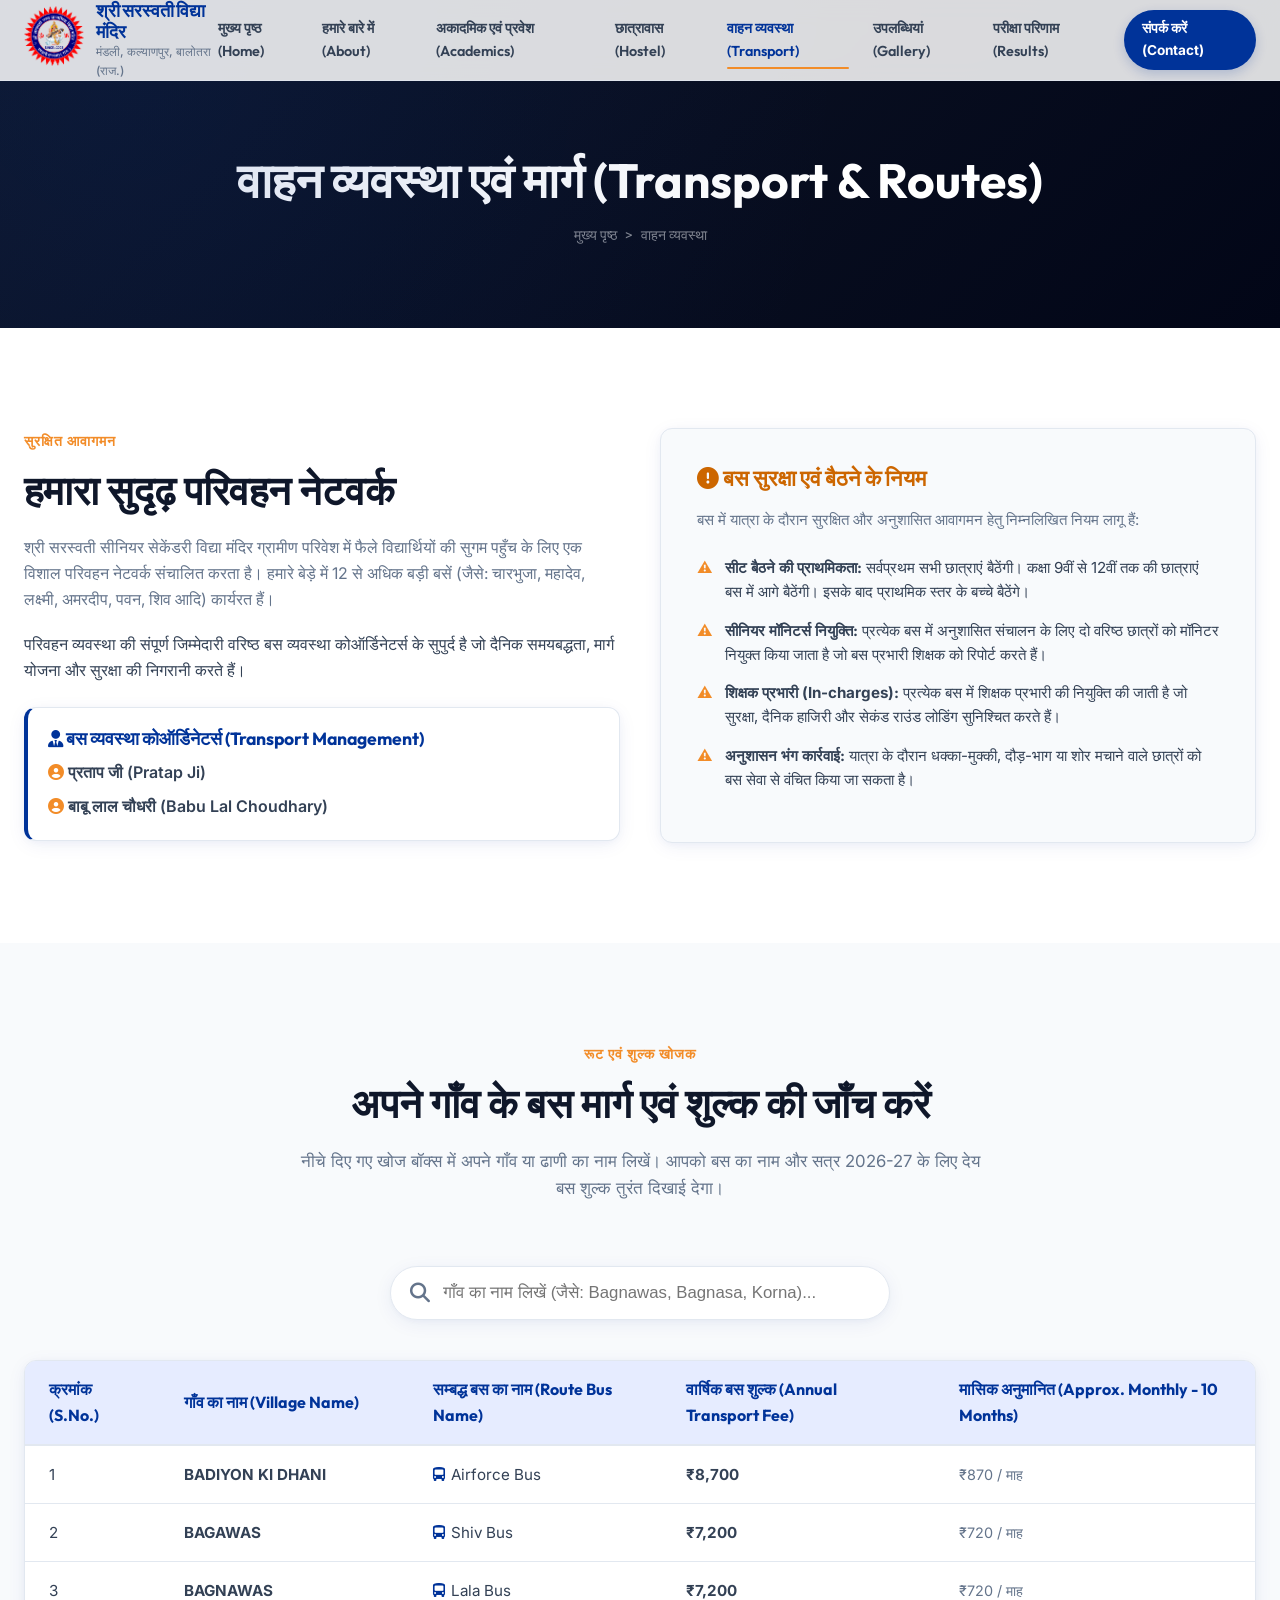
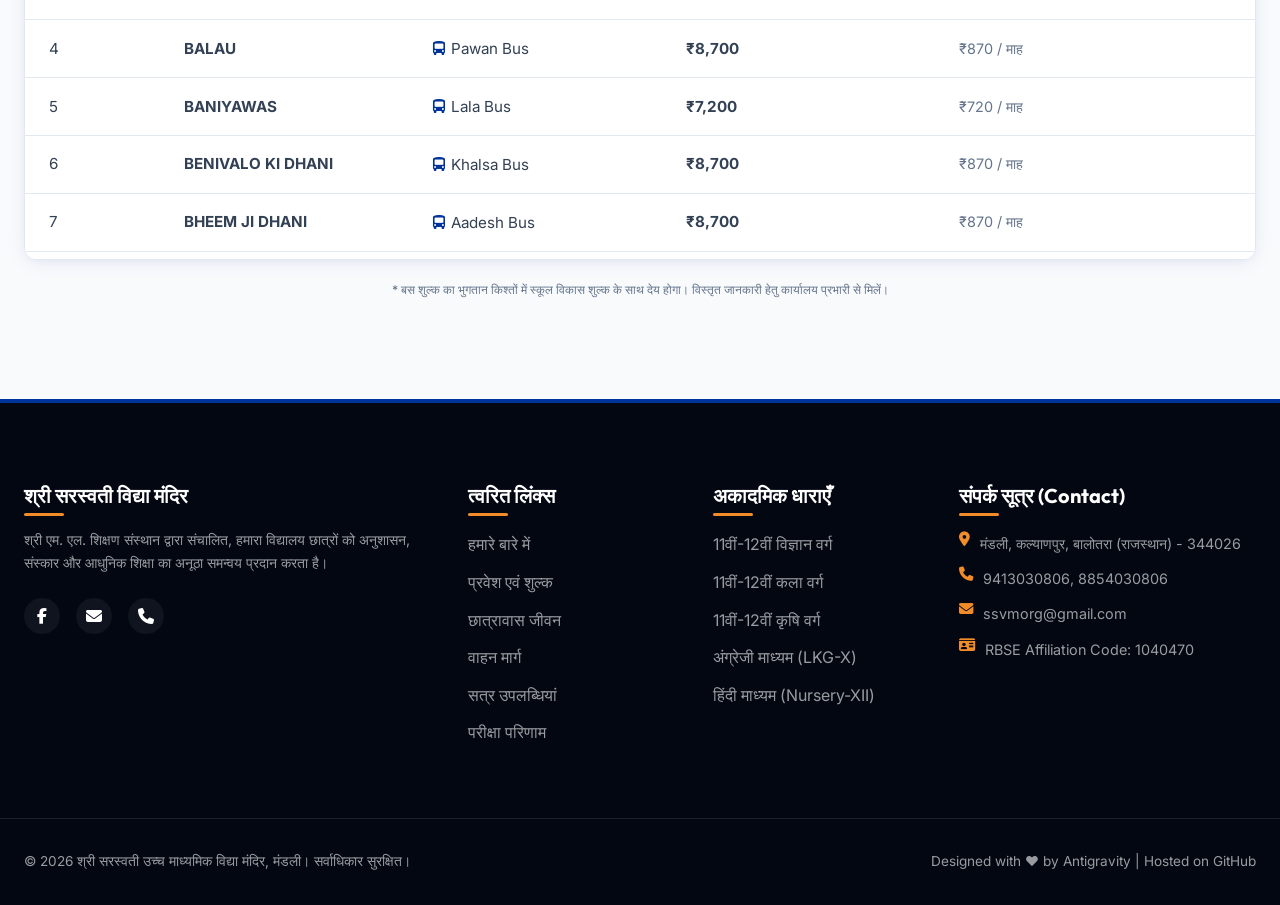
==== transport.html @ db066869 "Add files via upload" ====
<!DOCTYPE html>
<html lang="hi">
<head>
  <meta charset="UTF-8">
  <meta name="viewport" content="width=device-width, initial-scale=1.0">
  <title>वाहन व्यवस्था एवं मार्ग (Transport & Routes) | Shri Saraswati Senior Secondary Vidya Mandir</title>
  <meta name="description" content="विद्यालय बस व्यवस्था, बस प्रभारी निर्देश, मार्ग व्यवस्था कोऑर्डिनेटर विवरण और ग्रामीण क्षेत्रों के लिए बस रूट शुल्क खोजक।">
  <link rel="stylesheet" href="index.css">
  <link rel="stylesheet" href="https://cdnjs.cloudflare.com/ajax/libs/font-awesome/6.4.0/css/all.min.css">
</head>
<body>

  <!-- Shared Header -->
  <header id="header">
    <div class="container header-container">
      <div class="branding">
        <div class="logo-container">
          <a href="index.html">
            <img src="1SSVM Logo 2000x.png" alt="SSVM Mandli Logo" onerror="this.src='SSVM Logo 2000x.jpg'">
          </a>
        </div>
        <div class="branding-text">
          <span class="school-title">श्री सरस्वती विद्या मंदिर</span>
          <span class="school-subtitle">मंडली, कल्याणपुर, बालोतरा (राज.)</span>
        </div>
      </div>
      
      <button class="menu-toggle" id="menu-toggle" aria-label="Toggle Navigation">
        <span></span>
        <span></span>
        <span></span>
      </button>

      <nav class="nav-menu" id="nav-menu">
        <a href="index.html" class="nav-link">मुख्य पृष्ठ (Home)</a>
        <a href="about.html" class="nav-link">हमारे बारे में (About)</a>
        <a href="academics.html" class="nav-link">अकादमिक एवं प्रवेश (Academics)</a>
        <a href="hostel.html" class="nav-link">छात्रावास (Hostel)</a>
        <a href="transport.html" class="nav-link">वाहन व्यवस्था (Transport)</a>
        <a href="achievements.html" class="nav-link">उपलब्धियां (Gallery)</a>
        <a href="result.html" class="nav-link">परीक्षा परिणाम (Results)</a>
        <a href="contact.html" class="nav-cta">संपर्क करें (Contact)</a>
      </nav>
    </div>
  </header>

  <!-- Page Banner -->
  <section class="page-banner">
    <div class="container">
      <h1 class="anim-slide-up">वाहन व्यवस्था एवं मार्ग (Transport & Routes)</h1>
      <div class="page-breadcrumbs">
        <a href="index.html">मुख्य पृष्ठ</a> &gt; <span>वाहन व्यवस्था</span>
      </div>
    </div>
  </section>

  <!-- Network Overview & Coordinators -->
  <section class="section section-white">
    <div class="container grid-2" style="align-items: center;">
      <div>
        <span class="section-pretitle">सुरक्षित आवागमन</span>
        <h2 class="section-title">हमारा सुदृढ़ परिवहन नेटवर्क</h2>
        <p class="hero-desc" style="font-size: 1rem; margin-bottom: 20px;">
          श्री सरस्वती सीनियर सेकेंडरी विद्या मंदिर ग्रामीण परिवेश में फैले विद्यार्थियों की सुगम पहुँच के लिए एक विशाल परिवहन नेटवर्क संचालित करता है। हमारे बेड़े में 12 से अधिक बड़ी बसें (जैसे: चारभुजा, महादेव, लक्ष्मी, अमरदीप, पवन, शिव आदि) कार्यरत हैं।
        </p>
        <p style="color: var(--neutral-text); margin-bottom: 20px;">
          परिवहन व्यवस्था की संपूर्ण जिम्मेदारी वरिष्ठ बस व्यवस्था कोऑर्डिनेटर्स के सुपुर्द है जो दैनिक समयबद्धता, मार्ग योजना और सुरक्षा की निगरानी करते हैं।
        </p>
        
        <div class="card" style="margin-top: 24px; padding: 20px; border-left: 4px solid var(--primary);">
          <h4 style="font-size: 1.1rem; color: var(--primary); margin-bottom: 10px;"><i class="fa-solid fa-user-tie"></i> बस व्यवस्था कोऑर्डिनेटर्स (Transport Management)</h4>
          <ul style="list-style: none; padding-left: 0; font-weight: 600;">
            <li style="margin-bottom: 8px;"><i class="fa-solid fa-circle-user" style="color: var(--secondary);"></i> प्रताप जी (Pratap Ji)</li>
            <li><i class="fa-solid fa-circle-user" style="color: var(--secondary);"></i> बाबू लाल चौधरी (Babu Lal Choudhary)</li>
          </ul>
        </div>
      </div>
      
      <!-- Seating & Rules Card -->
      <div class="card" style="border: 1px solid var(--neutral-border); background: var(--neutral-light);">
        <h3 class="card-title" style="color: var(--secondary-dark);"><i class="fa-solid fa-circle-exclamation"></i> बस सुरक्षा एवं बैठने के नियम</h3>
        <p class="card-desc">बस में यात्रा के दौरान सुरक्षित और अनुशासित आवागमन हेतु निम्नलिखित नियम लागू हैं:</p>
        <ul class="rules-list rules-list-danger" style="font-size: 0.9rem;">
          <li><strong>सीट बैठने की प्राथमिकता:</strong> सर्वप्रथम सभी छात्राएं बैठेंगी। कक्षा 9वीं से 12वीं तक की छात्राएं बस में आगे बैठेंगी। इसके बाद प्राथमिक स्तर के बच्चे बैठेंगे।</li>
          <li><strong>सीनियर मॉनिटर्स नियुक्ति:</strong> प्रत्येक बस में अनुशासित संचालन के लिए दो वरिष्ठ छात्रों को मॉनिटर नियुक्त किया जाता है जो बस प्रभारी शिक्षक को रिपोर्ट करते हैं।</li>
          <li><strong>शिक्षक प्रभारी (In-charges):</strong> प्रत्येक बस में शिक्षक प्रभारी की नियुक्ति की जाती है जो सुरक्षा, दैनिक हाजिरी और सेकंड राउंड लोडिंग सुनिश्चित करते हैं।</li>
          <li><strong>अनुशासन भंग कार्रवाई:</strong> यात्रा के दौरान धक्का-मुक्की, दौड़-भाग या शोर मचाने वाले छात्रों को बस सेवा से वंचित किया जा सकता है।</li>
        </ul>
      </div>
    </div>
  </section>

  <!-- Interactive Bus Route Search Tool -->
  <section class="section section-alt" id="route-finder">
    <div class="container">
      <div class="section-header">
        <span class="section-pretitle">रूट एवं शुल्क खोजक</span>
        <h2 class="section-title">अपने गाँव के बस मार्ग एवं शुल्क की जाँच करें</h2>
        <p class="section-desc">नीचे दिए गए खोज बॉक्स में अपने गाँव या ढाणी का नाम लिखें। आपको बस का नाम और सत्र 2026-27 के लिए देय बस शुल्क तुरंत दिखाई देगा।</p>
      </div>

      <!-- Search Box -->
      <div class="search-container">
        <i class="fa-solid fa-magnifying-glass search-icon"></i>
        <input type="text" class="search-input" id="routeSearchInput" onkeyup="filterRoutes()" placeholder="गाँव का नाम लिखें (जैसे: Bagnawas, Bagnasa, Korna)...">
      </div>

      <!-- Bus Routes Table -->
      <div class="table-responsive" style="max-height: 500px; overflow-y: auto;">
        <table class="routes-table">
          <thead>
            <tr>
              <th>क्रमांक (S.No.)</th>
              <th>गाँव का नाम (Village Name)</th>
              <th>सम्बद्ध बस का नाम (Route Bus Name)</th>
              <th>वार्षिक बस शुल्क (Annual Transport Fee)</th>
              <th>मासिक अनुमानित (Approx. Monthly - 10 Months)</th>
            </tr>
          </thead>
          <tbody id="routesTableBody">
            <!-- Dynamic rows will be rendered here by JS -->
          </tbody>
        </table>
        <div id="no-results-msg" class="route-no-results" style="display: none;">
          <i class="fa-solid fa-triangle-exclamation" style="font-size: 2rem; color: var(--secondary); display: block; margin-bottom: 12px;"></i>
          आपके द्वारा खोजा गया गाँव सूची में नहीं मिला। कृपया वर्तनी (spelling) की जाँच करें या कार्यालय में संपर्क करें।
        </div>
      </div>
      <p class="school-subtitle" style="text-align: center; margin-top: 20px; font-weight: 500;">
        * बस शुल्क का भुगतान किश्तों में स्कूल विकास शुल्क के साथ देय होगा। विस्तृत जानकारी हेतु कार्यालय प्रभारी से मिलें।
      </p>
    </div>
  </section>

  <!-- Shared Footer -->
  <footer>
    <div class="container footer-grid">
      <div class="footer-col">
        <h3 style="font-family: var(--font-display); font-weight: 700; color: #fff; margin-bottom: 20px;">श्री सरस्वती विद्या मंदिर</h3>
        <p class="footer-desc">
          श्री एम. एल. शिक्षण संस्थान द्वारा संचालित, हमारा विद्यालय छात्रों को अनुशासन, संस्कार और आधुनिक शिक्षा का अनूठा समन्वय प्रदान करता है।
        </p>
        <div class="footer-socials">
          <a href="https://www.facebook.com/ssvmeducation" target="_blank" class="footer-social-link" aria-label="Facebook Page"><i class="fa-brands fa-facebook-f"></i></a>
          <a href="mailto:ssvmorg@gmail.com" class="footer-social-link" aria-label="Email Us"><i class="fa-solid fa-envelope"></i></a>
          <a href="tel:9413030806" class="footer-social-link" aria-label="Call Us"><i class="fa-solid fa-phone"></i></a>
        </div>
      </div>
      
      <div class="footer-col">
        <h3>त्वरित लिंक्स</h3>
        <ul class="footer-links">
          <li><a href="about.html">हमारे बारे में</a></li>
          <li><a href="academics.html">प्रवेश एवं शुल्क</a></li>
          <li><a href="hostel.html">छात्रावास जीवन</a></li>
          <li><a href="transport.html">वाहन मार्ग</a></li>
          <li><a href="achievements.html">सत्र उपलब्धियां</a></li>
          <li><a href="result.html">परीक्षा परिणाम</a></li>
        </ul>
      </div>

      <div class="footer-col">
        <h3>अकादमिक धाराएँ</h3>
        <ul class="footer-links">
          <li><a>11वीं-12वीं विज्ञान वर्ग</a></li>
          <li><a>11वीं-12वीं कला वर्ग</a></li>
          <li><a>11वीं-12वीं कृषि वर्ग</a></li>
          <li><a>अंग्रेजी माध्यम (LKG-X)</a></li>
          <li><a>हिंदी माध्यम (Nursery-XII)</a></li>
        </ul>
      </div>

      <div class="footer-col">
        <h3>संपर्क सूत्र (Contact)</h3>
        <p class="footer-contact-item"><i class="fa-solid fa-location-dot" style="color: var(--secondary);"></i>  मंडली, कल्याणपुर, बालोतरा (राजस्थान) - 344026</p>
        <p class="footer-contact-item"><i class="fa-solid fa-phone" style="color: var(--secondary);"></i> 9413030806, 8854030806</p>
        <p class="footer-contact-item"><i class="fa-solid fa-envelope" style="color: var(--secondary);"></i> ssvmorg@gmail.com</p>
        <p class="footer-contact-item"><i class="fa-solid fa-id-card" style="color: var(--secondary);"></i> RBSE Affiliation Code: 1040470</p>
      </div>
    </div>
    
    <div class="container footer-bottom">
      <p>&copy; 2026 श्री सरस्वती उच्च माध्यमिक विद्या मंदिर, मंडली। सर्वाधिकार सुरक्षित।</p>
      <p>Designed with ❤️ by Antigravity | Hosted on GitHub</p>
    </div>
  </footer>

  <script src="main.js"></script>
  <!-- Load Bus routes data array -->
  <script src="bus_routes.js"></script>
  <script>
    // Populate routes table on page load
    document.addEventListener('DOMContentLoaded', () => {
      renderRoutesTable(busRoutes);
    });

    function renderRoutesTable(data) {
      const tbody = document.getElementById('routesTableBody');
      const noResults = document.getElementById('no-results-msg');
      tbody.innerHTML = '';
      
      if (data.length === 0) {
        noResults.style.display = 'block';
        return;
      }
      
      noResults.style.display = 'none';
      
      data.forEach((route, index) => {
        const tr = document.createElement('tr');
        
        const monthly = route.fee > 0 ? '₹' + Math.round(route.fee / 10).toLocaleString('en-IN') : '-';
        const annual = route.fee > 0 ? '₹' + route.fee.toLocaleString('en-IN') : 'सम्पर्क करें';
        
        tr.innerHTML = `
          <td>${index + 1}</td>
          <td><strong>${route.village}</strong></td>
          <td><span style="display:inline-flex; align-items:center; gap:6px;"><i class="fa-solid fa-bus-simple" style="color: var(--primary); font-size:0.85rem;"></i> ${route.bus}</span></td>
          <td><strong>${annual}</strong></td>
          <td><span style="color: var(--neutral-muted); font-size:0.9rem;">${monthly} / माह</span></td>
        `;
        tbody.appendChild(tr);
      });
    }

    // Filter bus routes based on search keyword
    function filterRoutes() {
      const query = document.getElementById('routeSearchInput').value.trim().toUpperCase();
      
      if (!query) {
        renderRoutesTable(busRoutes);
        return;
      }
      
      const filtered = busRoutes.filter(route => {
        return route.village.toUpperCase().includes(query) || route.bus.toUpperCase().includes(query);
      });
      
      renderRoutesTable(filtered);
    }
  </script>
</body>
</html>
---- index.css ----
@import url('https://fonts.googleapis.com/css2?family=Inter:wght@300;400;500;600;700&family=Noto+Sans+Devanagari:wght@300;400;500;600;700&family=Outfit:wght@400;500;600;700;800&display=swap');

:root {
  /* Color Palette (derived from branding assets) */
  --primary-rgb: 0, 51, 153; /* Deep Royal Blue */
  --primary: rgb(var(--primary-rgb));
  --primary-dark: #001f66;
  --primary-light: #e6ecff;
  
  --secondary-rgb: 242, 140, 40; /* Saffron Orange */
  --secondary: rgb(var(--secondary-rgb));
  --secondary-dark: #cc6600;
  
  --accent-gold-rgb: 212, 170, 0; /* Gold */
  --accent-gold: rgb(var(--accent-gold-rgb));
  
  --neutral-dark: #0f172a; /* Slate 900 */
  --neutral-light: #f8fafc; /* Slate 50 */
  --neutral-border: #e2e8f0; /* Slate 200 */
  --neutral-text: #334155; /* Slate 700 */
  --neutral-muted: #64748b; /* Slate 500 */
  
  --white: #ffffff;
  --card-shadow: 0 4px 20px -2px rgba(0, 51, 153, 0.08), 0 2px 8px -1px rgba(0, 51, 153, 0.04);
  --hover-shadow: 0 20px 25px -5px rgba(0, 51, 153, 0.12), 0 10px 10px -5px rgba(0, 51, 153, 0.06);
  --border-radius: 12px;
  --transition-smooth: all 0.3s cubic-bezier(0.4, 0, 0.2, 1);
  --transition-fast: all 0.15s cubic-bezier(0.4, 0, 0.2, 1);
  
  --font-display: 'Outfit', sans-serif;
  --font-sans: 'Inter', sans-serif;
  --font-hindi: 'Noto Sans Devanagari', sans-serif;
}

/* Base resets */
* {
  box-sizing: border-box;
  margin: 0;
  padding: 0;
}

html {
  scroll-behavior: smooth;
}

body {
  font-family: var(--font-sans);
  color: var(--neutral-text);
  background-color: var(--neutral-light);
  line-height: 1.6;
  overflow-x: hidden;
  -webkit-font-smoothing: antialiased;
}

/* Hindi text elements typography override */
.lang-hi {
  font-family: var(--font-hindi);
  font-weight: 500;
}

h1, h2, h3, h4, h5, h6 {
  font-family: var(--font-display);
  color: var(--neutral-dark);
  font-weight: 700;
  line-height: 1.25;
}

a {
  text-decoration: none;
  color: inherit;
  transition: var(--transition-fast);
}

/* Base Layout Container */
.container {
  width: 100%;
  max-width: 1280px;
  margin: 0 auto;
  padding: 0 24px;
}

/* Global Navbar / Header (Glassmorphic) */
header {
  position: fixed;
  top: 0;
  left: 0;
  width: 100%;
  z-index: 1000;
  background: rgba(255, 255, 255, 0.85);
  backdrop-filter: blur(12px);
  -webkit-backdrop-filter: blur(12px);
  border-bottom: 1px solid rgba(226, 232, 240, 0.8);
  transition: var(--transition-smooth);
}

header.scrolled {
  background: rgba(255, 255, 255, 0.95);
  box-shadow: 0 4px 20px rgba(0, 0, 0, 0.05);
}

.header-container {
  display: flex;
  justify-content: space-between;
  align-items: center;
  height: 80px;
  transition: var(--transition-smooth);
}

header.scrolled .header-container {
  height: 70px;
}

/* Logo & Branding */
.branding {
  display: flex;
  align-items: center;
  gap: 12px;
}

.logo-container img {
  height: 60px;
  width: auto;
  transition: var(--transition-smooth);
}

header.scrolled .logo-container img {
  height: 50px;
}

.branding-text {
  display: flex;
  flex-direction: column;
}

.school-title {
  font-family: var(--font-display);
  font-size: 1.15rem;
  font-weight: 800;
  color: var(--primary);
  letter-spacing: -0.2px;
  line-height: 1.15;
}

.school-subtitle {
  font-size: 0.75rem;
  color: var(--neutral-muted);
  font-weight: 500;
}

/* Nav Menu */
.nav-menu {
  display: flex;
  gap: 24px;
  align-items: center;
}

.nav-link {
  font-family: var(--font-display);
  font-weight: 600;
  font-size: 0.9rem;
  color: var(--neutral-text);
  position: relative;
  padding: 6px 0;
}

.nav-link::after {
  content: '';
  position: absolute;
  bottom: 0;
  left: 0;
  width: 0;
  height: 2.5px;
  background-color: var(--secondary);
  border-radius: 4px;
  transition: var(--transition-smooth);
}

.nav-link:hover {
  color: var(--primary);
}

.nav-link:hover::after,
.nav-link.active::after {
  width: 100%;
}

.nav-link.active {
  color: var(--primary);
}

/* CTA button */
.nav-cta {
  background-color: var(--primary);
  color: var(--white);
  padding: 8px 18px;
  border-radius: 50px;
  font-weight: 700;
  font-size: 0.85rem;
  box-shadow: 0 4px 12px rgba(0, 51, 153, 0.2);
}

.nav-cta:hover {
  background-color: var(--secondary);
  transform: translateY(-2px);
  box-shadow: 0 6px 16px rgba(242, 140, 40, 0.3);
}

/* Hamburger mobile toggle */
.menu-toggle {
  display: none;
  background: none;
  border: none;
  cursor: pointer;
  padding: 8px;
}

.menu-toggle span {
  display: block;
  width: 25px;
  height: 3px;
  background-color: var(--primary);
  margin: 5px 0;
  transition: var(--transition-smooth);
  border-radius: 2px;
}

.menu-toggle.open span:nth-child(1) {
  transform: rotate(45deg) translate(5deg, 6deg);
}

.menu-toggle.open span:nth-child(2) {
  opacity: 0;
}

.menu-toggle.open span:nth-child(3) {
  transform: rotate(-45deg) translate(5deg, -7deg);
}

/* Hero Section Styles */
.hero {
  padding: 160px 0 100px;
  background: radial-gradient(circle at 80% 20%, var(--primary-light) 0%, rgba(255, 255, 255, 0) 60%), linear-gradient(135deg, #f0f4ff 0%, #ffffff 100%);
  position: relative;
  overflow: hidden;
}

.hero-grid {
  display: grid;
  grid-template-columns: 1fr 1fr;
  gap: 48px;
  align-items: center;
}

.motto-badge {
  display: inline-flex;
  align-items: center;
  background-color: rgba(0, 51, 153, 0.08);
  color: var(--primary);
  font-weight: 700;
  font-size: 0.85rem;
  padding: 6px 16px;
  border-radius: 50px;
  margin-bottom: 24px;
  text-transform: uppercase;
  letter-spacing: 0.5px;
  font-family: var(--font-display);
  border: 1px solid rgba(0, 51, 153, 0.15);
}

.hero-title {
  font-size: 3.5rem;
  line-height: 1.15;
  color: var(--neutral-dark);
  margin-bottom: 24px;
}

.hero-title span {
  color: var(--primary);
  background: linear-gradient(to right, var(--primary), var(--secondary));
  -webkit-background-clip: text;
  -webkit-text-fill-color: transparent;
}

.hero-desc {
  font-size: 1.15rem;
  color: var(--neutral-muted);
  margin-bottom: 36px;
}

.hero-ctas {
  display: flex;
  gap: 16px;
}

.btn {
  display: inline-flex;
  align-items: center;
  justify-content: center;
  padding: 14px 28px;
  border-radius: 30px;
  font-family: var(--font-display);
  font-weight: 700;
  font-size: 1rem;
  border: none;
  cursor: pointer;
  transition: var(--transition-smooth);
}

.btn-primary {
  background-color: var(--primary);
  color: var(--white);
  box-shadow: 0 4px 14px rgba(0, 51, 153, 0.25);
}

.btn-primary:hover {
  background-color: var(--secondary);
  transform: translateY(-2px);
  box-shadow: 0 6px 20px rgba(242, 140, 40, 0.35);
}

.btn-secondary {
  background-color: transparent;
  color: var(--primary);
  border: 2px solid var(--primary);
}

.btn-secondary:hover {
  background-color: var(--primary);
  color: var(--white);
  transform: translateY(-2px);
  box-shadow: 0 4px 14px rgba(0, 51, 153, 0.2);
}

.hero-graphic {
  position: relative;
  display: flex;
  justify-content: center;
}

.hero-card {
  background: rgba(255, 255, 255, 0.7);
  backdrop-filter: blur(10px);
  border: 1px solid rgba(255, 255, 255, 0.8);
  border-radius: 24px;
  box-shadow: 0 20px 40px rgba(0, 30, 96, 0.08);
  padding: 40px;
  max-width: 500px;
  width: 100%;
  position: relative;
}

.hero-card::before {
  content: '';
  position: absolute;
  top: -15px;
  right: -15px;
  width: 80px;
  height: 80px;
  border-right: 6px solid var(--secondary);
  border-top: 6px solid var(--secondary);
  border-radius: 0 24px 0 0;
}

.hero-card-header {
  border-bottom: 2px dashed var(--neutral-border);
  padding-bottom: 20px;
  margin-bottom: 24px;
  text-align: center;
}

.hero-card-header .logo-badge {
  height: 80px;
  width: auto;
  margin-bottom: 12px;
}

.hero-card-body h3 {
  font-size: 1.4rem;
  margin-bottom: 12px;
  color: var(--primary);
}

.hero-stat-grid {
  display: grid;
  grid-template-columns: 1fr 1fr;
  gap: 16px;
  margin-top: 24px;
}

.hero-stat-card {
  background: var(--white);
  border: 1px solid var(--neutral-border);
  border-radius: var(--border-radius);
  padding: 16px;
  text-align: center;
}

.hero-stat-num {
  font-size: 1.8rem;
  font-weight: 800;
  color: var(--secondary);
  font-family: var(--font-display);
}

.hero-stat-label {
  font-size: 0.8rem;
  color: var(--neutral-muted);
  font-weight: 600;
}

/* Sections Common styling */
.section {
  padding: 100px 0;
  position: relative;
}

.section-alt {
  background-color: var(--neutral-light);
}

.section-white {
  background-color: var(--white);
}

.section-dark {
  background-color: var(--neutral-dark);
  color: var(--white);
}

.section-dark h2, .section-dark h3 {
  color: var(--white);
}

.section-header {
  text-align: center;
  max-width: 700px;
  margin: 0 auto 64px;
}

.section-pretitle {
  color: var(--secondary);
  font-family: var(--font-display);
  font-weight: 700;
  text-transform: uppercase;
  font-size: 0.9rem;
  letter-spacing: 1px;
  margin-bottom: 12px;
  display: block;
}

.section-title {
  font-size: 2.5rem;
  margin-bottom: 20px;
}

.section-desc {
  font-size: 1.05rem;
  color: var(--neutral-muted);
}

.section-dark .section-desc {
  color: rgba(255, 255, 255, 0.7);
}

/* Cards Grids */
.grid-3 {
  display: grid;
  grid-template-columns: repeat(3, 1fr);
  gap: 32px;
}

.grid-2 {
  display: grid;
  grid-template-columns: repeat(2, 1fr);
  gap: 40px;
}

.card {
  background-color: var(--white);
  border-radius: var(--border-radius);
  border: 1px solid var(--neutral-border);
  box-shadow: var(--card-shadow);
  padding: 36px;
  transition: var(--transition-smooth);
}

.card:hover {
  transform: translateY(-8px);
  box-shadow: var(--hover-shadow);
}

.card-icon {
  width: 60px;
  height: 60px;
  background-color: var(--primary-light);
  color: var(--primary);
  display: flex;
  align-items: center;
  justify-content: center;
  border-radius: 50%;
  font-size: 1.5rem;
  margin-bottom: 24px;
}

.card-title {
  font-size: 1.35rem;
  margin-bottom: 16px;
}

.card-desc {
  color: var(--neutral-muted);
  font-size: 0.95rem;
  margin-bottom: 24px;
}

.card-link {
  font-family: var(--font-display);
  font-weight: 700;
  color: var(--primary);
  display: inline-flex;
  align-items: center;
  gap: 8px;
}

.card-link:hover {
  color: var(--secondary);
}

.card-link span {
  transition: var(--transition-fast);
}

.card-link:hover span {
  transform: translateX(4px);
}

/* Timeline Layout */
.timeline {
  position: relative;
  max-width: 800px;
  margin: 0 auto;
}

.timeline::before {
  content: '';
  position: absolute;
  top: 0;
  bottom: 0;
  left: 32px;
  width: 4px;
  background-color: var(--primary-light);
  border-radius: 4px;
}

.timeline-item {
  position: relative;
  padding-left: 80px;
  margin-bottom: 40px;
}

.timeline-dot {
  position: absolute;
  left: 20px;
  top: 4px;
  width: 28px;
  height: 28px;
  border-radius: 50%;
  background-color: var(--white);
  border: 5px solid var(--primary);
  z-index: 1;
}

.timeline-item:hover .timeline-dot {
  border-color: var(--secondary);
  background-color: var(--primary-light);
}

.timeline-content {
  background-color: var(--white);
  border-radius: var(--border-radius);
  border: 1px solid var(--neutral-border);
  box-shadow: var(--card-shadow);
  padding: 24px 30px;
  transition: var(--transition-smooth);
}

.timeline-item:hover .timeline-content {
  box-shadow: var(--hover-shadow);
}

.timeline-time {
  font-family: var(--font-display);
  font-weight: 800;
  color: var(--secondary);
  font-size: 1.1rem;
  margin-bottom: 8px;
  display: block;
}

.timeline-title {
  font-size: 1.25rem;
  margin-bottom: 8px;
}

.timeline-desc {
  color: var(--neutral-muted);
  font-size: 0.95rem;
}

/* Tabs Styles */
.tabs-container {
  margin-top: 40px;
}

.tabs-nav {
  display: flex;
  justify-content: center;
  gap: 16px;
  margin-bottom: 40px;
  border-bottom: 2px solid var(--neutral-border);
  padding-bottom: 12px;
}

.tab-btn {
  background: none;
  border: none;
  font-family: var(--font-display);
  font-weight: 700;
  font-size: 1.05rem;
  color: var(--neutral-muted);
  cursor: pointer;
  padding: 8px 20px;
  position: relative;
  transition: var(--transition-fast);
}

.tab-btn:hover {
  color: var(--primary);
}

.tab-btn::after {
  content: '';
  position: absolute;
  bottom: -14px;
  left: 0;
  width: 100%;
  height: 3px;
  background-color: var(--primary);
  transform: scaleX(0);
  transition: var(--transition-smooth);
  border-radius: 4px;
}

.tab-btn.active {
  color: var(--primary);
}

.tab-btn.active::after {
  transform: scaleX(1);
}

.tab-content {
  display: none;
  animation: fadeIn 0.4s ease-out;
}

.tab-content.active {
  display: block;
}

/* Menu Layout Styles */
.menu-grid {
  display: grid;
  grid-template-columns: repeat(7, 1fr);
  gap: 12px;
}

.menu-day-card {
  background: var(--white);
  border: 1px solid var(--neutral-border);
  border-radius: var(--border-radius);
  padding: 16px;
  box-shadow: var(--card-shadow);
  display: flex;
  flex-direction: column;
  height: 100%;
}

.menu-day-title {
  font-family: var(--font-display);
  font-weight: 800;
  color: var(--primary);
  border-bottom: 1px solid var(--neutral-border);
  padding-bottom: 8px;
  margin-bottom: 12px;
  text-align: center;
  font-size: 1rem;
}

.menu-meal-block {
  margin-bottom: 12px;
}

.menu-meal-block:last-child {
  margin-bottom: 0;
}

.menu-meal-label {
  font-size: 0.75rem;
  font-weight: 700;
  text-transform: uppercase;
  color: var(--secondary);
  margin-bottom: 2px;
}

.menu-meal-name {
  font-size: 0.85rem;
  line-height: 1.3;
  color: var(--neutral-text);
  font-weight: 500;
}

/* Form inputs & structure */
.form-group {
  margin-bottom: 24px;
}

.form-label {
  font-family: var(--font-display);
  font-weight: 700;
  font-size: 1rem;
  color: var(--neutral-dark);
  margin-bottom: 8px;
  display: block;
}

.form-input {
  width: 100%;
  padding: 12px 18px;
  border-radius: 8px;
  border: 1.5px solid var(--neutral-border);
  font-size: 1rem;
  font-family: var(--font-sans);
  color: var(--neutral-text);
  transition: var(--transition-fast);
}

.form-input:focus {
  outline: none;
  border-color: var(--primary);
  box-shadow: 0 0 0 4px rgba(0, 51, 153, 0.15);
}

/* Village Search Box and Table */
.search-container {
  max-width: 500px;
  margin: 0 auto 40px;
  position: relative;
}

.search-input {
  width: 100%;
  padding: 16px 24px;
  padding-left: 52px;
  border-radius: 50px;
  border: 1.5px solid var(--neutral-border);
  font-size: 1.05rem;
  box-shadow: var(--card-shadow);
  transition: var(--transition-smooth);
}

.search-input:focus {
  outline: none;
  border-color: var(--primary);
  box-shadow: var(--hover-shadow);
}

.search-icon {
  position: absolute;
  left: 20px;
  top: 50%;
  transform: translateY(-50%);
  color: var(--neutral-muted);
  font-size: 1.25rem;
}

.table-responsive {
  width: 100%;
  overflow-x: auto;
  background-color: var(--white);
  border-radius: var(--border-radius);
  border: 1px solid var(--neutral-border);
  box-shadow: var(--card-shadow);
}

.routes-table {
  width: 100%;
  border-collapse: collapse;
  text-align: left;
}

.routes-table th {
  background-color: var(--primary-light);
  color: var(--primary);
  font-family: var(--font-display);
  font-weight: 700;
  padding: 16px 24px;
  font-size: 1rem;
  border-bottom: 2px solid var(--neutral-border);
}

.routes-table td {
  padding: 16px 24px;
  border-bottom: 1px solid var(--neutral-border);
  font-size: 0.95rem;
}

.routes-table tr:last-child td {
  border-bottom: none;
}

.routes-table tr:hover {
  background-color: rgba(0, 51, 153, 0.02);
}

.route-no-results {
  text-align: center;
  padding: 40px;
  color: var(--neutral-muted);
  font-weight: 600;
  font-size: 1.1rem;
}

/* Lightbox Modal */
.lightbox-modal {
  display: none;
  position: fixed;
  z-index: 2000;
  top: 0;
  left: 0;
  width: 100%;
  height: 100%;
  background-color: rgba(15, 23, 42, 0.95);
  backdrop-filter: blur(8px);
  align-items: center;
  justify-content: center;
}

.lightbox-content {
  max-width: 90%;
  max-height: 85%;
  position: relative;
}

.lightbox-img {
  width: auto;
  height: auto;
  max-width: 100%;
  max-height: 80vh;
  border-radius: 8px;
  border: 3px solid var(--white);
  box-shadow: 0 10px 30px rgba(0,0,0,0.5);
  display: block;
}

.lightbox-close {
  position: absolute;
  top: -40px;
  right: 0;
  background: none;
  border: none;
  color: var(--white);
  font-size: 2.2rem;
  font-weight: 300;
  cursor: pointer;
  line-height: 1;
}

.lightbox-close:hover {
  color: var(--secondary);
}

.lightbox-caption {
  color: var(--white);
  text-align: center;
  padding: 16px 0;
  font-family: var(--font-display);
  font-weight: 600;
  font-size: 1.1rem;
}

/* Toppers Gallery Grid */
.toppers-grid {
  display: grid;
  grid-template-columns: repeat(auto-fill, minmax(260px, 1fr));
  gap: 24px;
}

.topper-card {
  background: var(--white);
  border: 1px solid var(--neutral-border);
  border-radius: var(--border-radius);
  padding: 24px;
  text-align: center;
  box-shadow: var(--card-shadow);
  transition: var(--transition-smooth);
  position: relative;
  overflow: hidden;
}

.topper-card:hover {
  transform: translateY(-6px);
  box-shadow: var(--hover-shadow);
}

.topper-img-wrapper {
  width: 110px;
  height: 140px;
  margin: 0 auto 16px;
  border: 3px solid var(--primary);
  border-radius: 8px;
  overflow: hidden;
  box-shadow: 0 4px 10px rgba(0, 51, 153, 0.15);
  background: var(--neutral-light);
}

.topper-img-wrapper img {
  width: 100%;
  height: 100%;
  object-fit: cover;
}

.topper-percent {
  font-family: var(--font-display);
  font-size: 2rem;
  font-weight: 800;
  color: var(--secondary);
  margin-bottom: 4px;
}

.topper-name {
  font-size: 1.1rem;
  font-weight: 700;
  color: var(--neutral-dark);
  margin-bottom: 2px;
}

.topper-village {
  font-size: 0.8rem;
  color: var(--neutral-muted);
  font-weight: 600;
  text-transform: uppercase;
}

.topper-stream {
  display: inline-block;
  background-color: var(--primary-light);
  color: var(--primary);
  font-size: 0.75rem;
  font-weight: 700;
  padding: 4px 12px;
  border-radius: 20px;
  margin-top: 12px;
  font-family: var(--font-display);
}

.topper-tag {
  position: absolute;
  top: 10px;
  right: -30px;
  background: var(--accent-gold);
  color: var(--neutral-dark);
  font-weight: 800;
  font-size: 0.65rem;
  padding: 4px 30px;
  transform: rotate(45deg);
  font-family: var(--font-display);
}

/* Subject 100/100 block */
.subject-100-badge {
  display: inline-flex;
  gap: 6px;
  font-size: 0.75rem;
  background-color: #f0fdf4;
  color: #15803d;
  font-weight: 700;
  padding: 2px 8px;
  border-radius: 4px;
  border: 1px solid #bbf7d0;
  margin-top: 6px;
}

/* Contact layout */
.contact-grid {
  display: grid;
  grid-template-columns: 2fr 3fr;
  gap: 48px;
}

.contact-info {
  display: flex;
  flex-direction: column;
  gap: 32px;
}

.contact-item {
  display: flex;
  gap: 16px;
  align-items: flex-start;
}

.contact-item-icon {
  width: 48px;
  height: 48px;
  background: var(--primary-light);
  color: var(--primary);
  display: flex;
  align-items: center;
  justify-content: center;
  border-radius: 10px;
  font-size: 1.25rem;
  flex-shrink: 0;
}

.contact-item-content h4 {
  font-size: 1.05rem;
  margin-bottom: 4px;
}

.contact-item-content p {
  color: var(--neutral-muted);
  font-size: 0.95rem;
}

/* Important Government Portal Links Section */
.links-grid {
  display: grid;
  grid-template-columns: repeat(auto-fill, minmax(220px, 1fr));
  gap: 16px;
  margin-top: 32px;
}

.link-card {
  background-color: var(--white);
  border: 1.5px solid var(--neutral-border);
  border-radius: 10px;
  padding: 20px;
  display: flex;
  align-items: center;
  gap: 12px;
  transition: var(--transition-smooth);
}

.link-card:hover {
  transform: translateY(-4px);
  border-color: var(--primary);
  box-shadow: var(--card-shadow);
}

.link-card-icon {
  font-size: 1.5rem;
  color: var(--secondary);
}

.link-card-info h4 {
  font-size: 0.95rem;
  color: var(--neutral-dark);
  font-weight: 700;
}

.link-card-info p {
  font-size: 0.75rem;
  color: var(--neutral-muted);
}

/* Marksheet Portal styling */
.marksheet-box {
  background-color: #fffdf9; /* Light parchment color */
  border: 6px double var(--primary-dark);
  padding: 40px;
  max-width: 800px;
  margin: 40px auto;
  position: relative;
  box-shadow: 0 10px 30px rgba(0,0,0,0.15);
  font-family: var(--font-sans);
}

.marksheet-watermark {
  position: absolute;
  top: 50%;
  left: 50%;
  transform: translate(-50%, -50%);
  width: 350px;
  height: auto;
  opacity: 0.04;
  pointer-events: none;
}

.marksheet-header-top {
  text-align: center;
  border-bottom: 2px solid var(--neutral-dark);
  padding-bottom: 12px;
  margin-bottom: 20px;
}

.marksheet-header-top h2 {
  font-size: 1.5rem;
  color: var(--primary-dark);
}

.marksheet-header-top p {
  font-weight: 700;
  text-transform: uppercase;
  font-size: 0.9rem;
  letter-spacing: 0.5px;
}

.marksheet-student-details {
  display: grid;
  grid-template-columns: 1fr 1fr;
  gap: 10px 24px;
  font-size: 0.9rem;
  margin-bottom: 24px;
  background: rgba(0,0,0,0.02);
  padding: 16px;
  border-radius: 6px;
  border: 1px solid var(--neutral-border);
}

.marksheet-details-item {
  display: flex;
  gap: 8px;
}

.marksheet-details-item span:first-child {
  font-weight: 700;
  color: var(--neutral-muted);
  width: 130px;
  flex-shrink: 0;
}

.marksheet-details-item span:last-child {
  color: var(--neutral-dark);
  font-weight: 600;
}

.marksheet-table {
  width: 100%;
  border-collapse: collapse;
  margin-bottom: 24px;
  font-size: 0.85rem;
}

.marksheet-table th, .marksheet-table td {
  border: 1px solid #000;
  padding: 10px 12px;
  text-align: center;
}

.marksheet-table th {
  background-color: rgba(0, 51, 153, 0.05);
  font-weight: 700;
}

.marksheet-table td:nth-child(2) {
  text-align: left;
  font-weight: 600;
}

.marksheet-result-summary {
  display: flex;
  justify-content: space-between;
  border: 2px solid #000;
  padding: 14px 20px;
  font-weight: 700;
  font-size: 1.05rem;
  background-color: rgba(0, 51, 153, 0.02);
  margin-bottom: 40px;
}

.marksheet-footer {
  display: flex;
  justify-content: space-between;
  margin-top: 40px;
  padding-top: 24px;
  border-top: 1px dashed var(--neutral-border);
}

.marksheet-sign {
  text-align: center;
  font-size: 0.85rem;
  font-weight: 700;
}

.marksheet-sign-line {
  width: 150px;
  height: 1px;
  background-color: var(--neutral-dark);
  margin-bottom: 6px;
}

/* Footer Styles */
footer {
  background-color: #030712;
  color: rgba(255, 255, 255, 0.6);
  padding: 80px 0 32px;
  border-top: 4px solid var(--primary);
}

.footer-grid {
  display: grid;
  grid-template-columns: 2fr 1fr 1fr 1.5fr;
  gap: 48px;
  margin-bottom: 60px;
}

.footer-col h3 {
  color: var(--white);
  font-size: 1.25rem;
  margin-bottom: 24px;
  position: relative;
}

.footer-col h3::after {
  content: '';
  position: absolute;
  bottom: -8px;
  left: 0;
  width: 40px;
  height: 3px;
  background-color: var(--secondary);
  border-radius: 2px;
}

.footer-links {
  list-style: none;
}

.footer-links li {
  margin-bottom: 12px;
}

.footer-links a:hover {
  color: var(--white);
  padding-left: 4px;
}

.footer-desc {
  font-size: 0.9rem;
  line-height: 1.6;
  margin-bottom: 24px;
}

.footer-contact-item {
  margin-bottom: 12px;
  font-size: 0.9rem;
  display: flex;
  gap: 10px;
}

.footer-bottom {
  border-top: 1px solid rgba(255, 255, 255, 0.1);
  padding-top: 32px;
  display: flex;
  justify-content: space-between;
  align-items: center;
  font-size: 0.85rem;
}

.footer-socials {
  display: flex;
  gap: 16px;
}

.footer-social-link {
  width: 36px;
  height: 36px;
  background: rgba(255,255,255,0.05);
  color: var(--white);
  display: flex;
  align-items: center;
  justify-content: center;
  border-radius: 50%;
  transition: var(--transition-fast);
}

.footer-social-link:hover {
  background-color: var(--secondary);
  transform: translateY(-2px);
}

/* Page Banner/Header for other pages */
.page-banner {
  padding: 150px 0 80px;
  background: linear-gradient(135deg, #0f172a 0%, #020617 100%);
  color: var(--white);
  position: relative;
  text-align: center;
}

.page-banner::before {
  content: '';
  position: absolute;
  top: 0;
  left: 0;
  width: 100%;
  height: 100%;
  background: radial-gradient(circle at 10% 20%, rgba(0, 51, 153, 0.15) 0%, transparent 60%);
}

.page-banner h1 {
  color: var(--white);
  font-size: 3rem;
  margin-bottom: 12px;
}

.page-breadcrumbs {
  display: inline-flex;
  gap: 8px;
  font-size: 0.9rem;
  color: rgba(255,255,255,0.5);
  font-family: var(--font-display);
}

.page-breadcrumbs a:hover {
  color: var(--white);
}

/* Animations */
@keyframes fadeIn {
  from { opacity: 0; }
  to { opacity: 1; }
}

@keyframes slideDown {
  from { opacity: 0; transform: translateY(-10px); }
  to { opacity: 1; transform: translateY(0); }
}

@keyframes slideUp {
  from { opacity: 0; transform: translateY(20px); }
  to { opacity: 1; transform: translateY(0); }
}

.anim-fade-in {
  animation: fadeIn 0.8s ease-out;
}

.anim-slide-up {
  animation: slideUp 0.8s cubic-bezier(0.4, 0, 0.2, 1);
}

/* Rules list styling */
.rules-list {
  list-style: none;
}

.rules-list li {
  position: relative;
  padding-left: 28px;
  margin-bottom: 14px;
  font-size: 0.95rem;
}

.rules-list li::before {
  content: '✓';
  position: absolute;
  left: 0;
  color: var(--primary);
  font-weight: 800;
}

.rules-list-danger li::before {
  content: '⚠';
  color: var(--secondary);
}

/* Checklist box */
.checklist-container {
  background-color: #fffbeb;
  border: 1px solid #fef3c7;
  border-radius: var(--border-radius);
  padding: 30px;
  box-shadow: var(--card-shadow);
}

.checklist-grid {
  display: grid;
  grid-template-columns: repeat(2, 1fr);
  gap: 16px;
  margin-top: 20px;
}

.checklist-item {
  display: flex;
  align-items: center;
  gap: 12px;
  font-size: 0.95rem;
}

.checklist-item input[type="checkbox"] {
  width: 18px;
  height: 18px;
  cursor: pointer;
  accent-color: var(--primary);
}

/* Mobile responsive media queries */
@media (max-width: 1024px) {
  .hero-title {
    font-size: 2.8rem;
  }
  .menu-grid {
    grid-template-columns: repeat(4, 1fr);
  }
  .footer-grid {
    grid-template-columns: 1fr 1fr;
    gap: 32px;
  }
}

@media (max-width: 768px) {
  .header-container {
    height: 70px;
  }
  .logo-container img {
    height: 48px;
  }
  .school-title {
    font-size: 1rem;
  }
  .menu-toggle {
    display: block;
  }
  .nav-menu {
    position: fixed;
    top: 70px;
    left: -100%;
    width: 100%;
    height: calc(100vh - 70px);
    background-color: var(--white);
    flex-direction: column;
    align-items: center;
    justify-content: flex-start;
    padding: 40px 24px;
    gap: 24px;
    transition: var(--transition-smooth);
    box-shadow: 0 10px 15px rgba(0,0,0,0.05);
    overflow-y: auto;
  }
  .nav-menu.open {
    left: 0;
  }
  .hero-grid {
    grid-template-columns: 1fr;
    gap: 40px;
    text-align: center;
  }
  .motto-badge {
    margin-bottom: 16px;
  }
  .hero-ctas {
    justify-content: center;
  }
  .grid-3 {
    grid-template-columns: 1fr;
  }
  .grid-2 {
    grid-template-columns: 1fr;
  }
  .contact-grid {
    grid-template-columns: 1fr;
  }
  .timeline::before {
    left: 16px;
  }
  .timeline-item {
    padding-left: 48px;
  }
  .timeline-dot {
    left: 4px;
  }
  .menu-grid {
    grid-template-columns: repeat(2, 1fr);
  }
  .checklist-grid {
    grid-template-columns: 1fr;
  }
  .footer-grid {
    grid-template-columns: 1fr;
  }
  .footer-bottom {
    flex-direction: column;
    gap: 16px;
    text-align: center;
  }
}

@media (max-width: 480px) {
  .hero-title {
    font-size: 2.2rem;
  }
  .menu-grid {
    grid-template-columns: 1fr;
  }
}

/* Printing styles - isolate marksheet frame */
@media print {
  body {
    background-color: #ffffff !important;
    color: #000000 !important;
  }
  
  header, footer, .page-banner, .search-container, .btn, .lightbox-modal, #no-results-msg, form, .section-header {
    display: none !important;
  }
  
  .section, .container {
    padding: 0 !important;
    margin: 0 !important;
    max-width: 100% !important;
  }
  
  .marksheet-box {
    border: 6px double #003399 !important;
    box-shadow: none !important;
    margin: 0 auto !important;
    page-break-inside: avoid;
    background-color: #ffffff !important;
  }
}
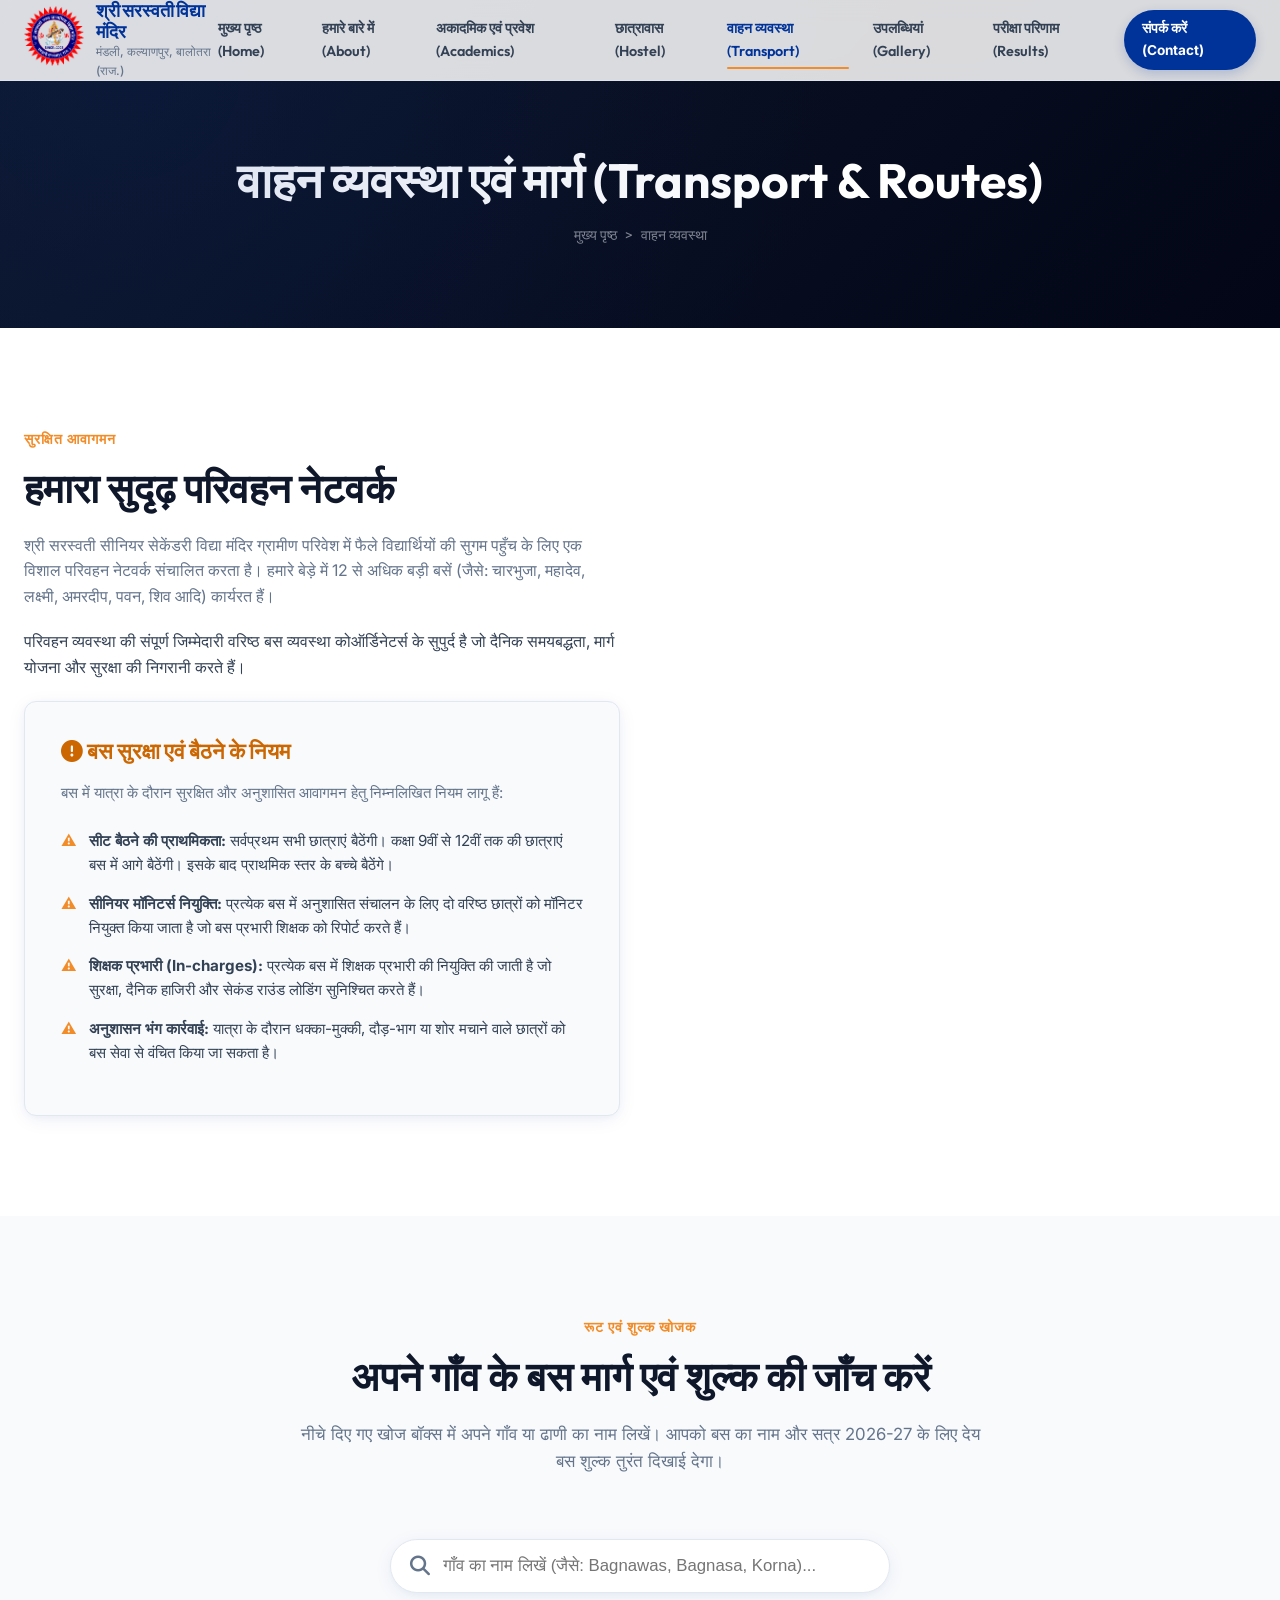
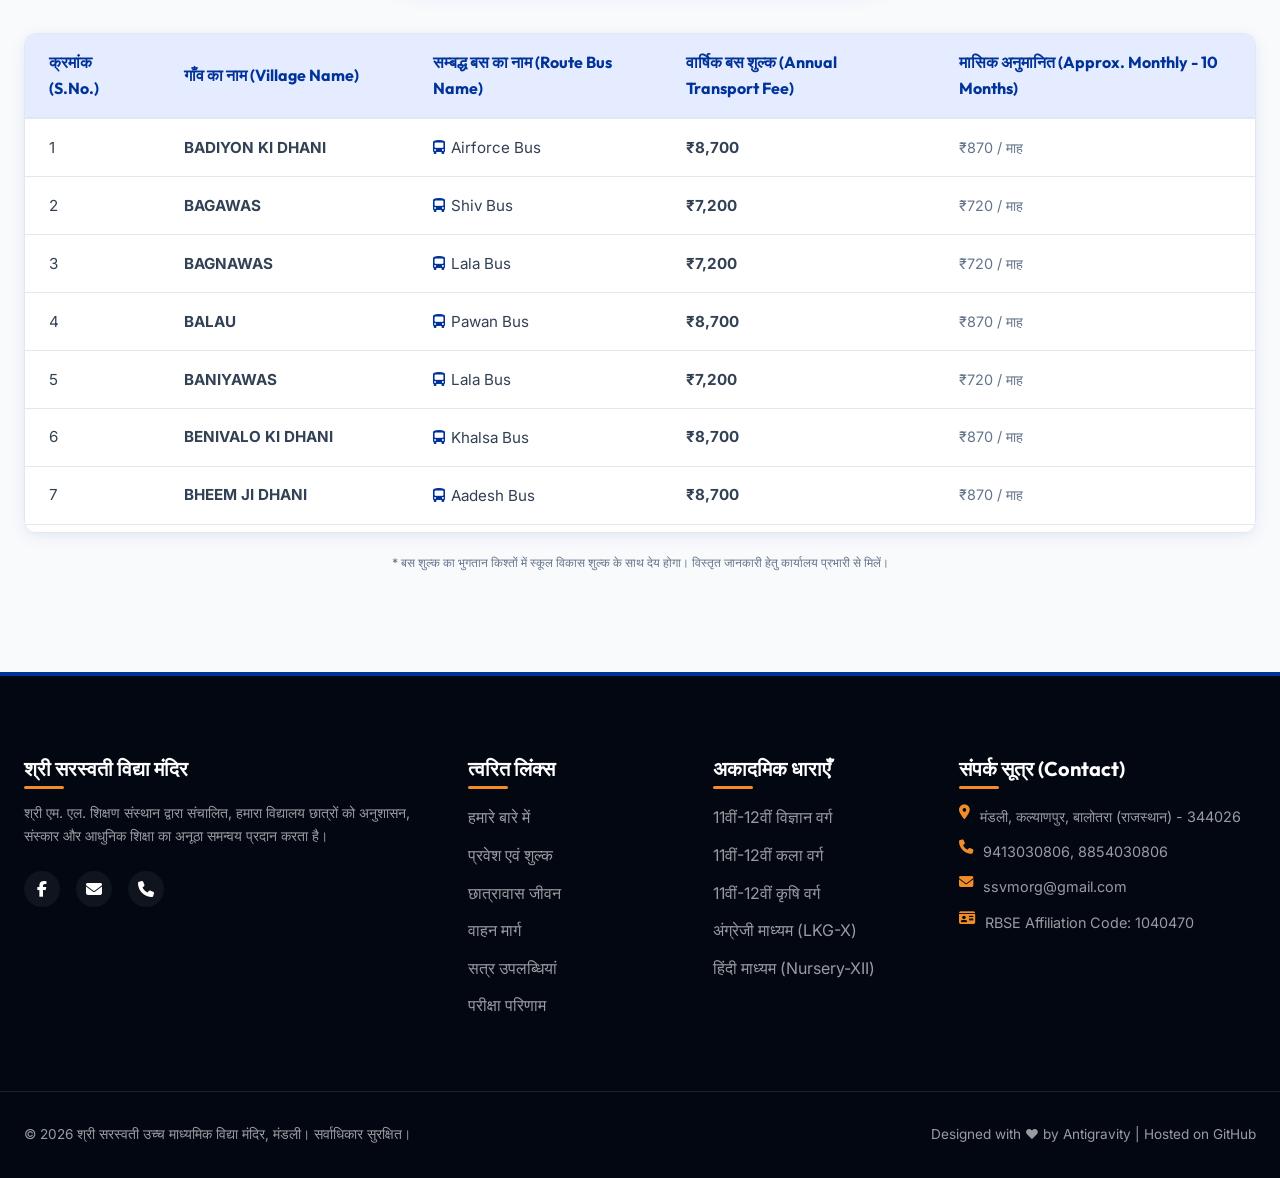
==== commit 74755b2d: "Update transport.html" ====
--- a/transport.html
+++ b/transport.html
@@ -67,16 +67,7 @@
           परिवहन व्यवस्था की संपूर्ण जिम्मेदारी वरिष्ठ बस व्यवस्था कोऑर्डिनेटर्स के सुपुर्द है जो दैनिक समयबद्धता, मार्ग योजना और सुरक्षा की निगरानी करते हैं।
         </p>
         
-        <div class="card" style="margin-top: 24px; padding: 20px; border-left: 4px solid var(--primary);">
-          <h4 style="font-size: 1.1rem; color: var(--primary); margin-bottom: 10px;"><i class="fa-solid fa-user-tie"></i> बस व्यवस्था कोऑर्डिनेटर्स (Transport Management)</h4>
-          <ul style="list-style: none; padding-left: 0; font-weight: 600;">
-            <li style="margin-bottom: 8px;"><i class="fa-solid fa-circle-user" style="color: var(--secondary);"></i> प्रताप जी (Pratap Ji)</li>
-            <li><i class="fa-solid fa-circle-user" style="color: var(--secondary);"></i> बाबू लाल चौधरी (Babu Lal Choudhary)</li>
-          </ul>
-        </div>
-      </div>
-      
-      <!-- Seating & Rules Card -->
+            <!-- Seating & Rules Card -->
       <div class="card" style="border: 1px solid var(--neutral-border); background: var(--neutral-light);">
         <h3 class="card-title" style="color: var(--secondary-dark);"><i class="fa-solid fa-circle-exclamation"></i> बस सुरक्षा एवं बैठने के नियम</h3>
         <p class="card-desc">बस में यात्रा के दौरान सुरक्षित और अनुशासित आवागमन हेतु निम्नलिखित नियम लागू हैं:</p>
